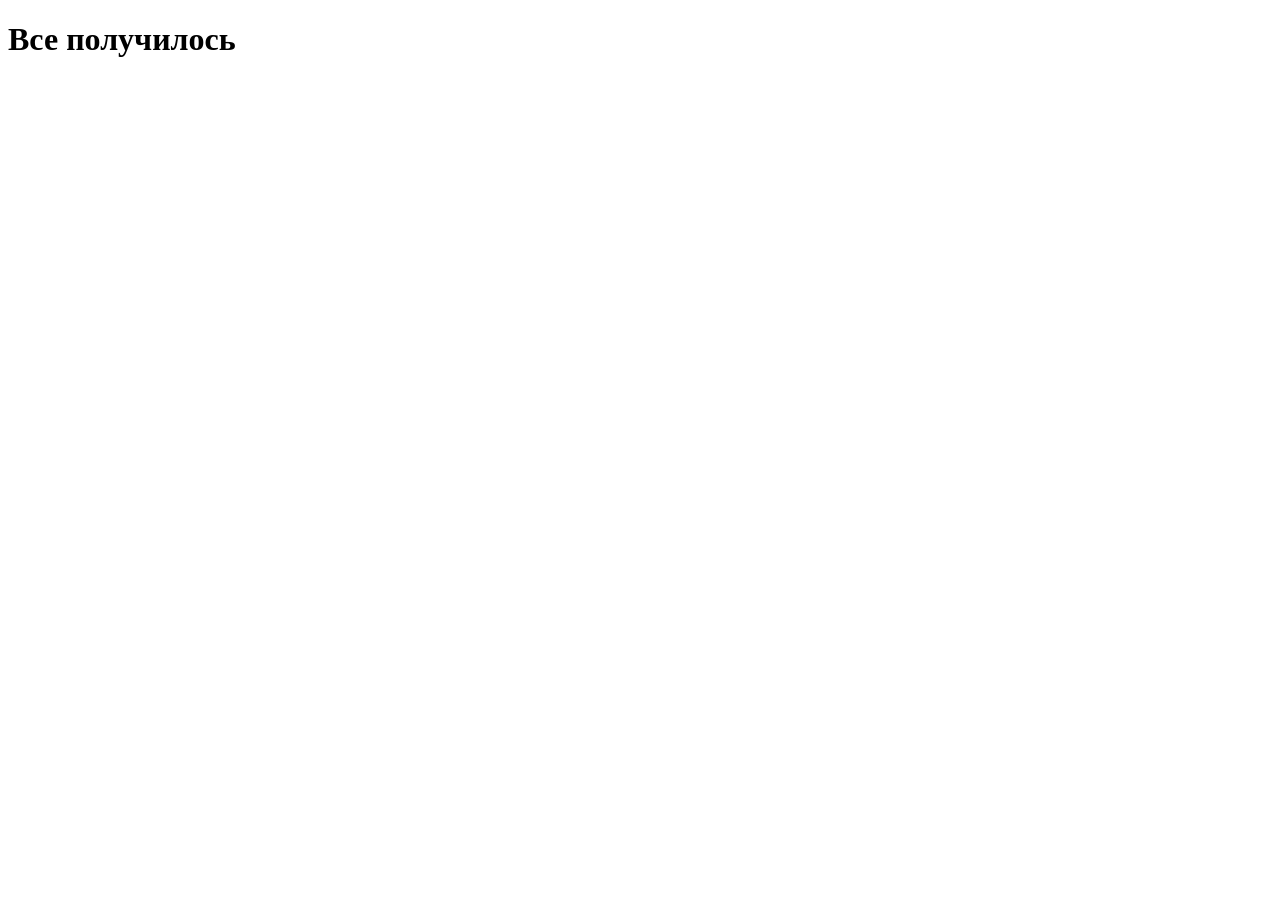
==== index.html @ 96a05dbf "1.0.0" ====
<!DOCTYPE html>
<html lang="en">
<head>
    <meta charset="UTF-8">
    <meta name="viewport" content="width=device-width, initial-scale=1.0">
    <title>Document</title>
</head>
<body>
    <h1>Все получилось</h1>
</body>
</html>
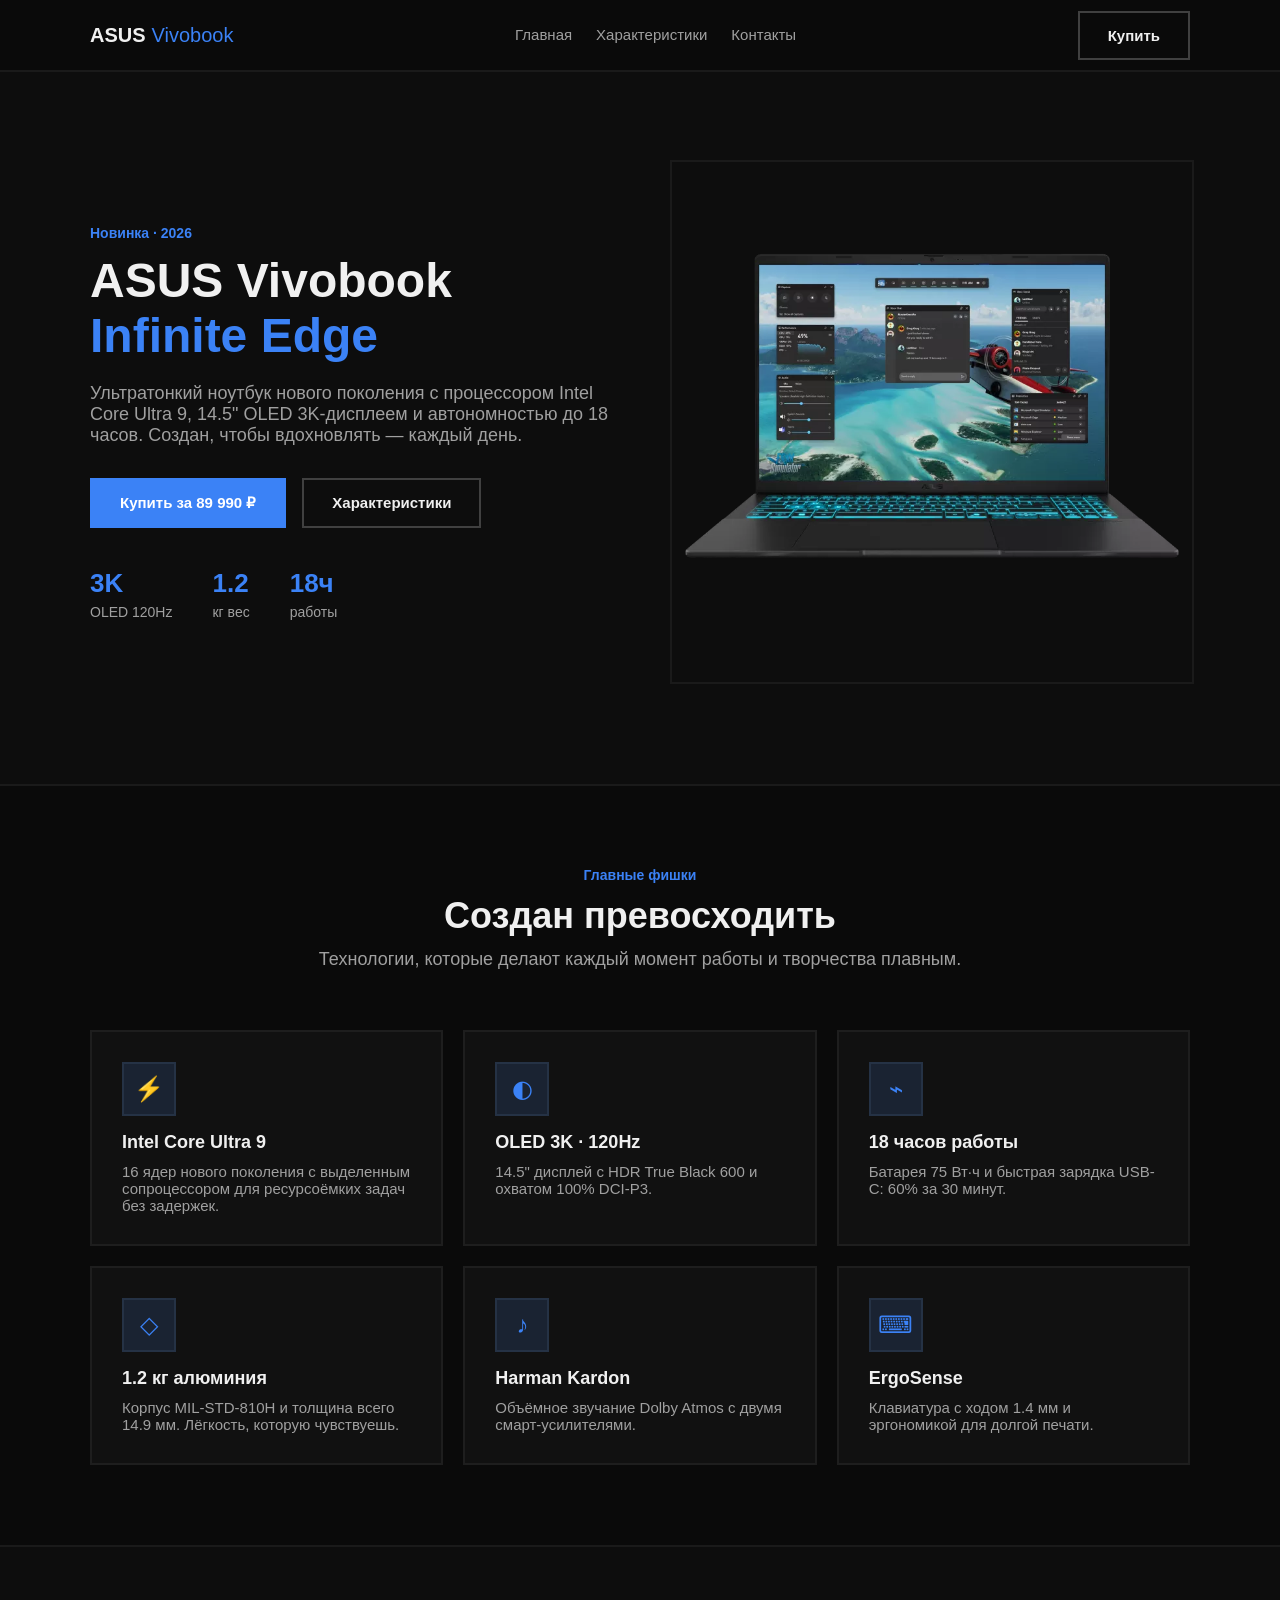
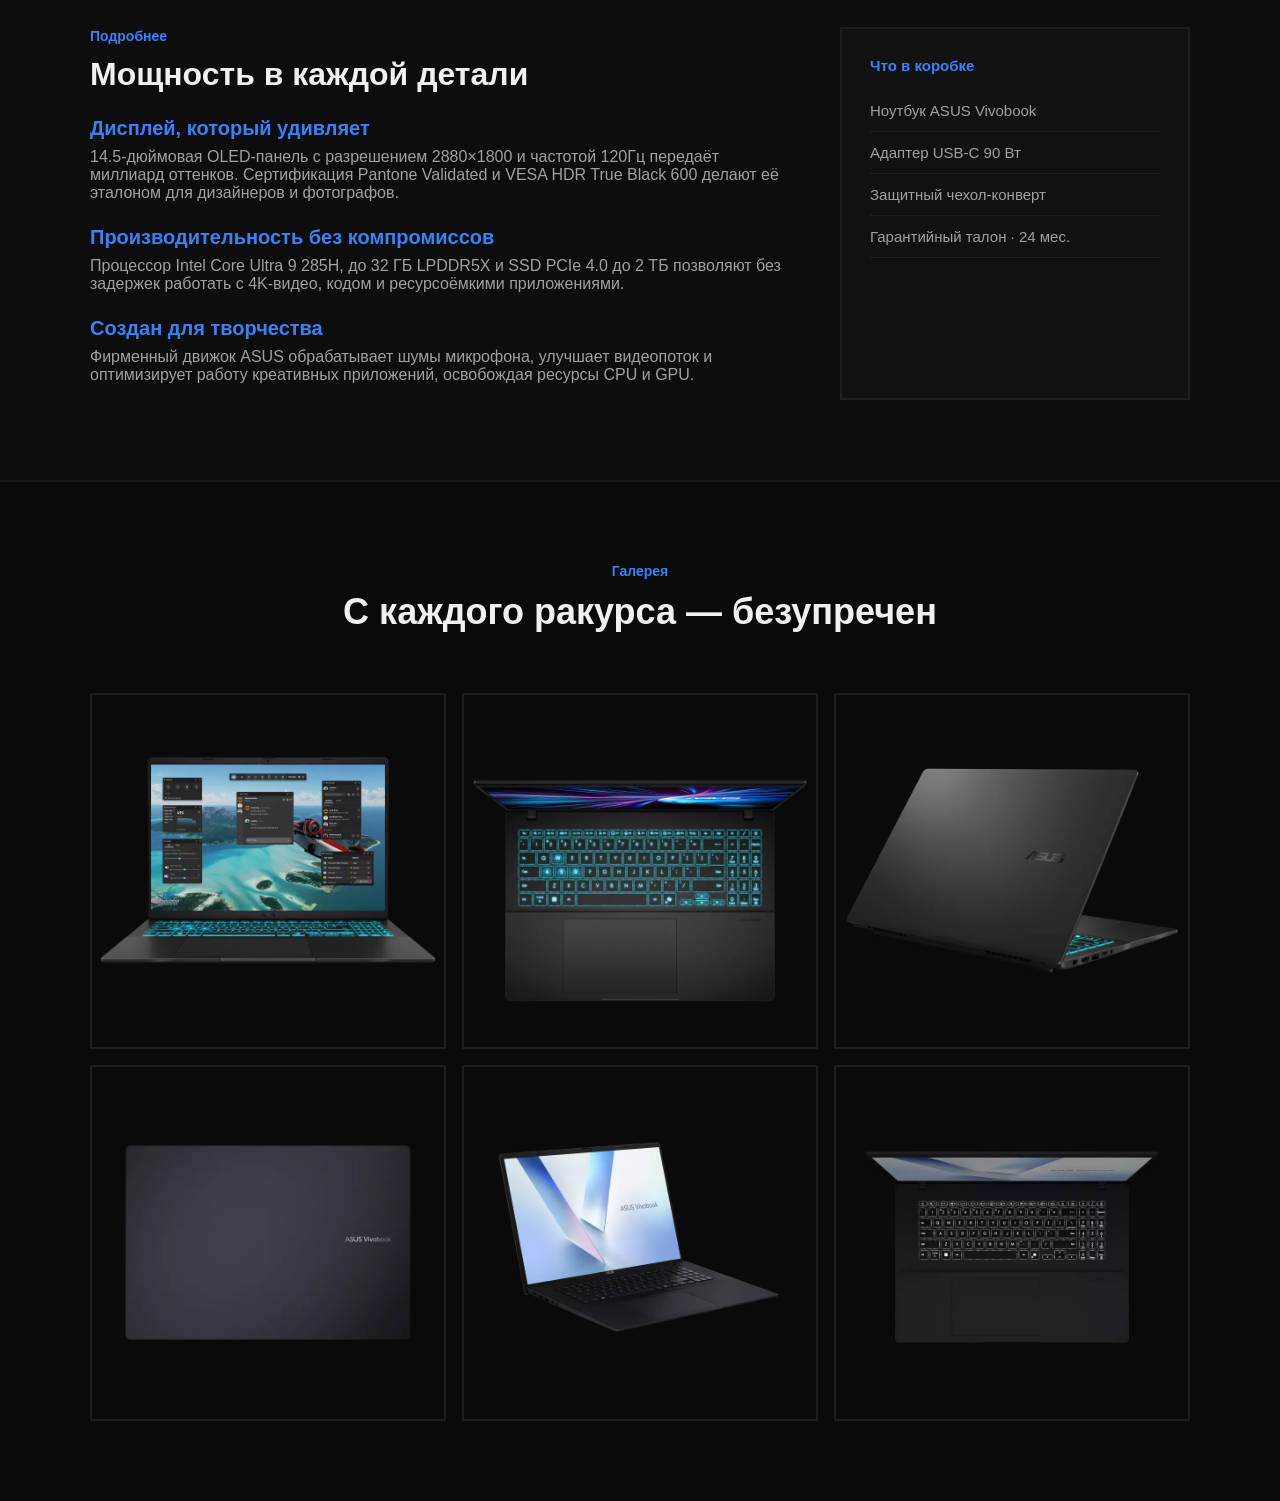
==== commit 075bd3bd: "1.0.1" ====
--- a/index.html
+++ b/index.html
@@ -1,11 +1,143 @@
 <!DOCTYPE html>
-<html lang="en">
+<html lang="ru">
 <head>
-    <meta charset="UTF-8">
-    <meta name="viewport" content="width=device-width, initial-scale=1.0">
-    <title>Document</title>
+  <meta charset="UTF-8">
+  <meta name="viewport" content="width=device-width, initial-scale=1.0">
+  <title>ASUS Vivobook Infinite Edge 2026</title>
+  <link rel="stylesheet" href="style.css">
 </head>
 <body>
-    <h1>Все получилось</h1>
+
+<header class="site-header">
+  <div class="container nav">
+    <a href="#" class="logo">ASUS<span>Vivobook</span></a>
+    <div class="nav-links">
+      <a href="index.html">Главная</a>
+      <a href="specs.html">Характеристики</a>
+      <a href="contacts.html">Контакты</a>
+    </div>
+    <a href="#" class="btn btn-ghost">Купить</a>
+  </div>
+</header>
+
+<section class="hero">
+  <div class="container hero-grid">
+    <div class="hero-copy">
+      <span class="eyebrow">Новинка · 2026</span>
+      <h1>ASUS Vivobook <br><span class="accent">Infinite Edge</span></h1>
+      <p class="lead">
+        Ультратонкий ноутбук нового поколения с процессором Intel Core Ultra 9,
+        14.5" OLED 3K-дисплеем и автономностью до 18 часов. Создан, чтобы
+        вдохновлять — каждый день.
+      </p>
+      <div class="hero-actions">
+        <a href="#" class="btn btn-primary">Купить за 89 990 ₽</a>
+        <a href="specs.html" class="btn btn-outline">Характеристики</a>
+      </div>
+      <ul class="hero-meta">
+        <li><strong>3K</strong> <span>OLED 120Hz</span></li>
+        <li><strong>1.2</strong> <span>кг вес</span></li>
+        <li><strong>18ч</strong> <span>работы</span></li>
+      </ul>
+    </div>
+    <div class="hero-image">
+      <img src="pics/photo1.webp" alt="ASUS Vivobook 2026">
+    </div>
+  </div>
+</section>
+
+<section class="features section">
+  <div class="container">
+    <header class="section-head">
+      <span class="eyebrow">Главные фишки</span>
+      <h2>Создан превосходить</h2>
+      <p>Технологии, которые делают каждый момент работы и творчества плавным.</p>
+    </header>
+    <div class="feature-grid">
+      <article class="feature">
+        <div class="feature-ico">⚡</div>
+        <h3>Intel Core Ultra 9</h3>
+        <p>16 ядер нового поколения с выделенным сопроцессором для ресурсоёмких задач без задержек.</p>
+      </article>
+      <article class="feature">
+        <div class="feature-ico">◐</div>
+        <h3>OLED 3K · 120Hz</h3>
+        <p>14.5" дисплей с HDR True Black 600 и охватом 100% DCI-P3.</p>
+      </article>
+      <article class="feature">
+        <div class="feature-ico">⌁</div>
+        <h3>18 часов работы</h3>
+        <p>Батарея 75 Вт·ч и быстрая зарядка USB-C: 60% за 30 минут.</p>
+      </article>
+      <article class="feature">
+        <div class="feature-ico">◇</div>
+        <h3>1.2 кг алюминия</h3>
+        <p>Корпус MIL-STD-810H и толщина всего 14.9 мм. Лёгкость, которую чувствуешь.</p>
+      </article>
+      <article class="feature">
+        <div class="feature-ico">♪</div>
+        <h3>Harman Kardon</h3>
+        <p>Объёмное звучание Dolby Atmos с двумя смарт-усилителями.</p>
+      </article>
+      <article class="feature">
+        <div class="feature-ico">⌨</div>
+        <h3>ErgoSense</h3>
+        <p>Клавиатура с ходом 1.4 мм и эргономикой для долгой печати.</p>
+      </article>
+    </div>
+  </div>
+</section>
+<section class="about section">
+  <div class="container about-grid">
+    <article>
+      <span class="eyebrow">Подробнее</span>
+      <h2>Мощность в каждой детали</h2>
+      <h3>Дисплей, который удивляет</h3>
+      <p>
+        14.5-дюймовая OLED-панель с разрешением 2880×1800 и частотой 120Гц
+        передаёт миллиард оттенков. Сертификация Pantone Validated и VESA HDR
+        True Black 600 делают её эталоном для дизайнеров и фотографов.
+      </p>
+
+      <h3>Производительность без компромиссов</h3>
+      <p>
+        Процессор Intel Core Ultra 9 285H, до 32 ГБ LPDDR5X и SSD PCIe 4.0
+        до 2 ТБ позволяют без задержек работать с 4K-видео, кодом и
+        ресурсоёмкими приложениями.
+      </p>
+
+      <h3>Создан для творчества</h3>
+      <p>
+        Фирменный движок ASUS обрабатывает шумы микрофона, улучшает видеопоток и
+        оптимизирует работу креативных приложений, освобождая ресурсы CPU и GPU.
+      </p>
+    </article>
+    <div class="about-card">
+      <h4>Что в коробке</h4>
+      <ul>
+        <li>Ноутбук ASUS Vivobook</li>
+        <li>Адаптер USB-C 90 Вт</li>
+        <li>Защитный чехол-конверт</li>
+        <li>Гарантийный талон · 24 мес.</li>
+      </ul>
+    </div>
+  </div>
+</section>
+<section class="gallery section">
+  <div class="container">
+    <header class="section-head">
+      <span class="eyebrow">Галерея</span>
+      <h2>С каждого ракурса — безупречен</h2>
+    </header>
+    <div class="gallery-grid">
+      <div><img src="pics/photo1.webp" alt="Vivobook вид сверху"></div>
+      <div><img src="pics/photo2.webp" alt="Клавиатура крупным планом"></div>
+      <div><img src="pics/photo3.webp" alt="Vivobook в работе"></div>
+      <div><img src="pics/photo4.webp" alt="Vivobook сбоку"></div>
+      <div><img src="pics/photo5.webp" alt="Vivobook фронт"></div>
+      <div><img src="pics/photo6.webp" alt="Vivobook порты"></div>
+    </div>
+  </div>
+</section>
 </body>
-</html>+</html>
--- a/style.css
+++ b/style.css
@@ -0,0 +1,458 @@
+* {
+  margin: 0;
+  padding: 0;
+}
+html {
+  scroll-behavior: smooth;
+}
+body {
+  font-family: 'Segoe UI', Tahoma, Geneva, Verdana, sans-serif;
+  background-color: #0a0a0a;
+  color: #f0f0f0;
+}
+img {
+  width: 100%;
+  display: block;
+}
+a {
+  color: inherit;
+  text-decoration: none;
+  transition: color 0.2s ease;
+}
+ul {
+  list-style-type: none;
+  padding: 0;
+}
+.container {
+  width: 1100px;
+  margin: 0 auto;
+}
+.eyebrow {
+  display: inline-block;
+  font-size: 14px;
+  color: #3b82f6;
+  margin-bottom: 12px;
+  font-weight: bold;
+}
+.section {
+  padding: 80px 0;
+}
+.section-head {
+  text-align: center;
+  margin-bottom: 60px;
+}
+.section-head h2 {
+  font-size: 36px;
+  font-weight: bold;
+  margin-bottom: 12px;
+}
+.section-head p {
+  color: #a0a0a0;
+  font-size: 18px;
+}
+.btn {
+  display: inline-block;
+  padding: 14px 28px;
+  font-weight: bold;
+  font-size: 15px;
+  transition: transform 0.2s ease;
+  transition: background-color 0.2s ease;
+  transition: color 0.2s ease;
+  border: 2px solid transparent;
+  text-align: center;
+}
+.btn-primary {
+  background-color: #3b82f6;
+  color: #ffffff;
+}
+.btn-primary:hover {
+  background-color: #2563eb;
+  transform: translateY(-2px);
+}
+.btn-outline {
+  border-color: #404040;
+  color: #f0f0f0;
+}
+.btn-outline:hover {
+  border-color: #3b82f6;
+  color: #3b82f6;
+}
+.btn-ghost {
+  color: #f0f0f0;
+  border-color: #404040;
+}
+.btn-ghost:hover {
+  border-color: #3b82f6;
+  color: #3b82f6;
+}
+.site-header {
+  position: fixed;
+  top: 0;
+  left: 0;
+  right: 0;
+  z-index: 100;
+  background-color: #0a0a0a;
+  border-bottom: 2px solid #1a1a1a;
+}
+.nav {
+  display: flex;
+  align-items: center;
+  justify-content: space-between;
+  height: 70px;
+}
+.logo {
+  font-size: 20px;
+  font-weight: bold;
+}
+.logo span {
+  color: #3b82f6;
+  margin-left: 6px;
+  font-weight: normal;
+}
+.nav-links {
+  display: flex;
+  gap: 24px;
+}
+.nav-links a {
+  color: #a0a0a0;
+  font-size: 15px;
+  padding: 8px 0;
+  border-bottom: 2px solid transparent;
+  transition: color 0.2s ease;
+  transition: border-color 0.2s ease;
+}
+.nav-links a:hover {
+  color: #ffffff;
+  border-color: #3b82f6;
+}
+.nav-links a.active {
+  color: #ffffff;
+  border-color: #3b82f6;
+}
+.hero {
+  padding: 160px 0 100px;
+  background-color: #0d0d0d;
+  border-bottom: 2px solid #1a1a1a;
+}
+.hero-grid {
+  display: flex;
+  align-items: center;
+  gap: 60px;
+}
+.hero-copy {
+  width: 50%;
+}
+.hero-copy h1 {
+  font-size: 48px;
+  font-weight: bold;
+  margin-bottom: 20px;
+}
+.accent {
+  color: #3b82f6;
+}
+.lead {
+  color: #a0a0a0;
+  font-size: 18px;
+  margin-bottom: 32px;
+}
+.hero-actions {
+  display: flex;
+  gap: 16px;
+  margin-bottom: 40px;
+}
+.hero-meta {
+  display: flex;
+  gap: 40px;
+}
+.hero-meta li {
+  display: block;
+}
+.hero-meta strong {
+  color: #3b82f6;
+  font-size: 26px;
+  font-weight: bold;
+  display: block;
+  margin-bottom: 4px;
+}
+.hero-meta span {
+  color: #a0a0a0;
+  font-size: 14px;
+}
+.hero-image {
+  width: 50%;
+}
+.hero-image img {
+  border: 2px solid #1a1a1a;
+}
+.features {
+  background-color: #0a0a0a;
+}
+.feature-grid {
+  display: grid;
+  grid-template-columns: 1fr 1fr 1fr;
+  gap: 20px;
+}
+.feature {
+  background-color: #111111;
+  border: 2px solid #1e1e1e;
+  padding: 30px;
+  transition: transform 0.2s ease;
+  transition: border-color 0.2s ease;
+}
+.feature:hover {
+  transform: translateY(-4px);
+  border-color: #3b82f6;
+}
+.feature-ico {
+  width: 50px;
+  height: 50px;
+  display: flex;
+  align-items: center;
+  justify-content: center;
+  font-size: 24px;
+  background-color: #1a2332;
+  color: #3b82f6;
+  border: 2px solid #253245;
+  margin-bottom: 16px;
+}
+.feature h3 {
+  font-size: 18px;
+  font-weight: bold;
+  margin-bottom: 10px;
+}
+.feature p {
+  color: #a0a0a0;
+  font-size: 15px;
+}
+.about {
+  background-color: #0d0d0d;
+  border-top: 2px solid #1a1a1a;
+  border-bottom: 2px solid #1a1a1a;
+}
+.about-grid {
+  display: grid;
+  grid-template-columns: 2fr 1fr;
+  gap: 50px;
+}
+.about-grid h2 {
+  font-size: 32px;
+  font-weight: bold;
+  margin-bottom: 24px;
+}
+.about-grid h3 {
+  font-size: 20px;
+  margin: 24px 0 8px;
+  color: #3b82f6;
+  font-weight: bold;
+}
+.about-grid p {
+  color: #a0a0a0;
+  font-size: 16px;
+  margin-bottom: 16px;
+}
+.about-card {
+  background-color: #111111;
+  border: 2px solid #1e1e1e;
+  padding: 28px;
+}
+.about-card h4 {
+  font-size: 15px;
+  color: #3b82f6;
+  margin-bottom: 16px;
+  font-weight: bold;
+}
+.about-card li {
+  padding: 12px 0;
+  border-bottom: 1px solid #1e1e1e;
+  color: #a0a0a0;
+  font-size: 15px;
+}
+.gallery {
+  background-color: #0a0a0a;
+}
+.gallery-grid {
+  display: grid;
+  grid-template-columns: 1fr 1fr 1fr;
+  gap: 16px;
+}
+.gallery-grid div {
+  border: 2px solid #1e1e1e;
+  transition: transform 0.2s ease;
+  transition: border-color 0.2s ease;
+}
+.gallery-grid div:hover {
+  transform: translateY(-4px);
+  border-color: #3b82f6;
+}
+.specs-page {
+  padding-top: 140px;
+}
+.specs-blocks {
+  display: grid;
+  grid-template-columns: 1fr 1fr;
+  gap: 20px;
+  margin-bottom: 60px;
+}
+.spec-block {
+  background-color: #111111;
+  border: 2px solid #1e1e1e;
+  padding: 28px;
+  transition: transform 0.2s ease;
+  transition: border-color 0.2s ease;
+}
+.spec-block:hover {
+  transform: translateY(-4px);
+  border-color: #3b82f6;
+}
+.spec-block h3 {
+  font-size: 18px;
+  font-weight: bold;
+  margin-bottom: 16px;
+  color: #3b82f6;
+  padding-bottom: 12px;
+  border-bottom: 2px solid #1e1e1e;
+}
+.spec-list {
+  display: flex;
+  flex-direction: column;
+  gap: 12px;
+}
+.spec-title {
+  font-size: 13px;
+  color: #a0a0a0;
+  margin-bottom: 4px;
+  font-weight: bold;
+}
+.spec-value {
+  font-size: 15px;
+  color: #f0f0f0;
+}
+.contacts-page {
+  padding-top: 140px;
+}
+.contacts-grid {
+  display: grid;
+  grid-template-columns: 1fr 1fr;
+  gap: 30px;
+}
+.contact-info {
+  background-color: #111111;
+  border: 2px solid #1e1e1e;
+  padding: 30px;
+}
+.contact-info h3 {
+  font-size: 20px;
+  font-weight: bold;
+  margin-bottom: 16px;
+  color: #ffffff;
+}
+.contact-info .socials {
+  display: flex;
+  gap: 12px;
+  margin-top: 16px;
+}
+.contact-info .socials a {
+  color: #a0a0a0;
+  font-size: 14px;
+  padding: 6px 14px;
+  border: 2px solid #1e1e1e;
+  transition: color 0.2s ease;
+  transition: border-color 0.2s ease;
+  display: inline-block;
+}
+.contact-info .socials a:hover {
+  color: #3b82f6;
+  border-color: #3b82f6;
+}
+.contact-form {
+  background-color: #111111;
+  border: 2px solid #1e1e1e;
+  padding: 30px;
+  display: flex;
+  flex-direction: column;
+  gap: 16px;
+}
+.form-group {
+  display: flex;
+  flex-direction: column;
+  gap: 6px;
+}
+.form-label {
+  font-size: 14px;
+  font-weight: bold;
+  color: #a0a0a0;
+}
+.form-group input,
+.form-group select,
+.form-group textarea {
+  background-color: #1a1a1a;
+  border: 2px solid #2a2a2a;
+  padding: 12px 14px;
+  font-size: 15px;
+  color: #f0f0f0;
+
+  transition: border-color 0.2s ease;
+}
+.form-group input:focus,
+.form-group select:focus,
+.form-group textarea:focus {
+  border-color: #3b82f6;
+}
+.form-group textarea {
+  height: 120px;
+}
+@media (max-width: 1140px) {
+  .container {
+    width: 90%;
+  }
+}
+@media (max-width: 900px) {
+  .nav-links {
+    display: none;
+  }
+  .hero-grid {
+    flex-direction: column;
+  }
+  .hero-copy {
+    width: 100%;
+  }
+  .hero-image {
+    width: 100%;
+  }
+  .feature-grid {
+    grid-template-columns: 1fr 1fr;
+  }
+  .about-grid {
+    grid-template-columns: 1fr;
+    gap: 40px;
+  }
+  .gallery-grid {
+    grid-template-columns: 1fr 1fr;
+  }
+  .specs-blocks {
+    grid-template-columns: 1fr;
+  }
+  .contacts-grid {
+    grid-template-columns: 1fr;
+  }
+}
+@media (max-width: 600px) {
+  .hero {
+    padding: 120px 0 80px;
+  }
+  .hero-copy h1 {
+    font-size: 32px;
+  }
+  .feature-grid {
+    grid-template-columns: 1fr;
+  }
+  .gallery-grid {
+    grid-template-columns: 1fr;
+  }
+  .section {
+    padding: 60px 0;
+  }
+  .section-head h2 {
+    font-size: 26px;
+  }
+}
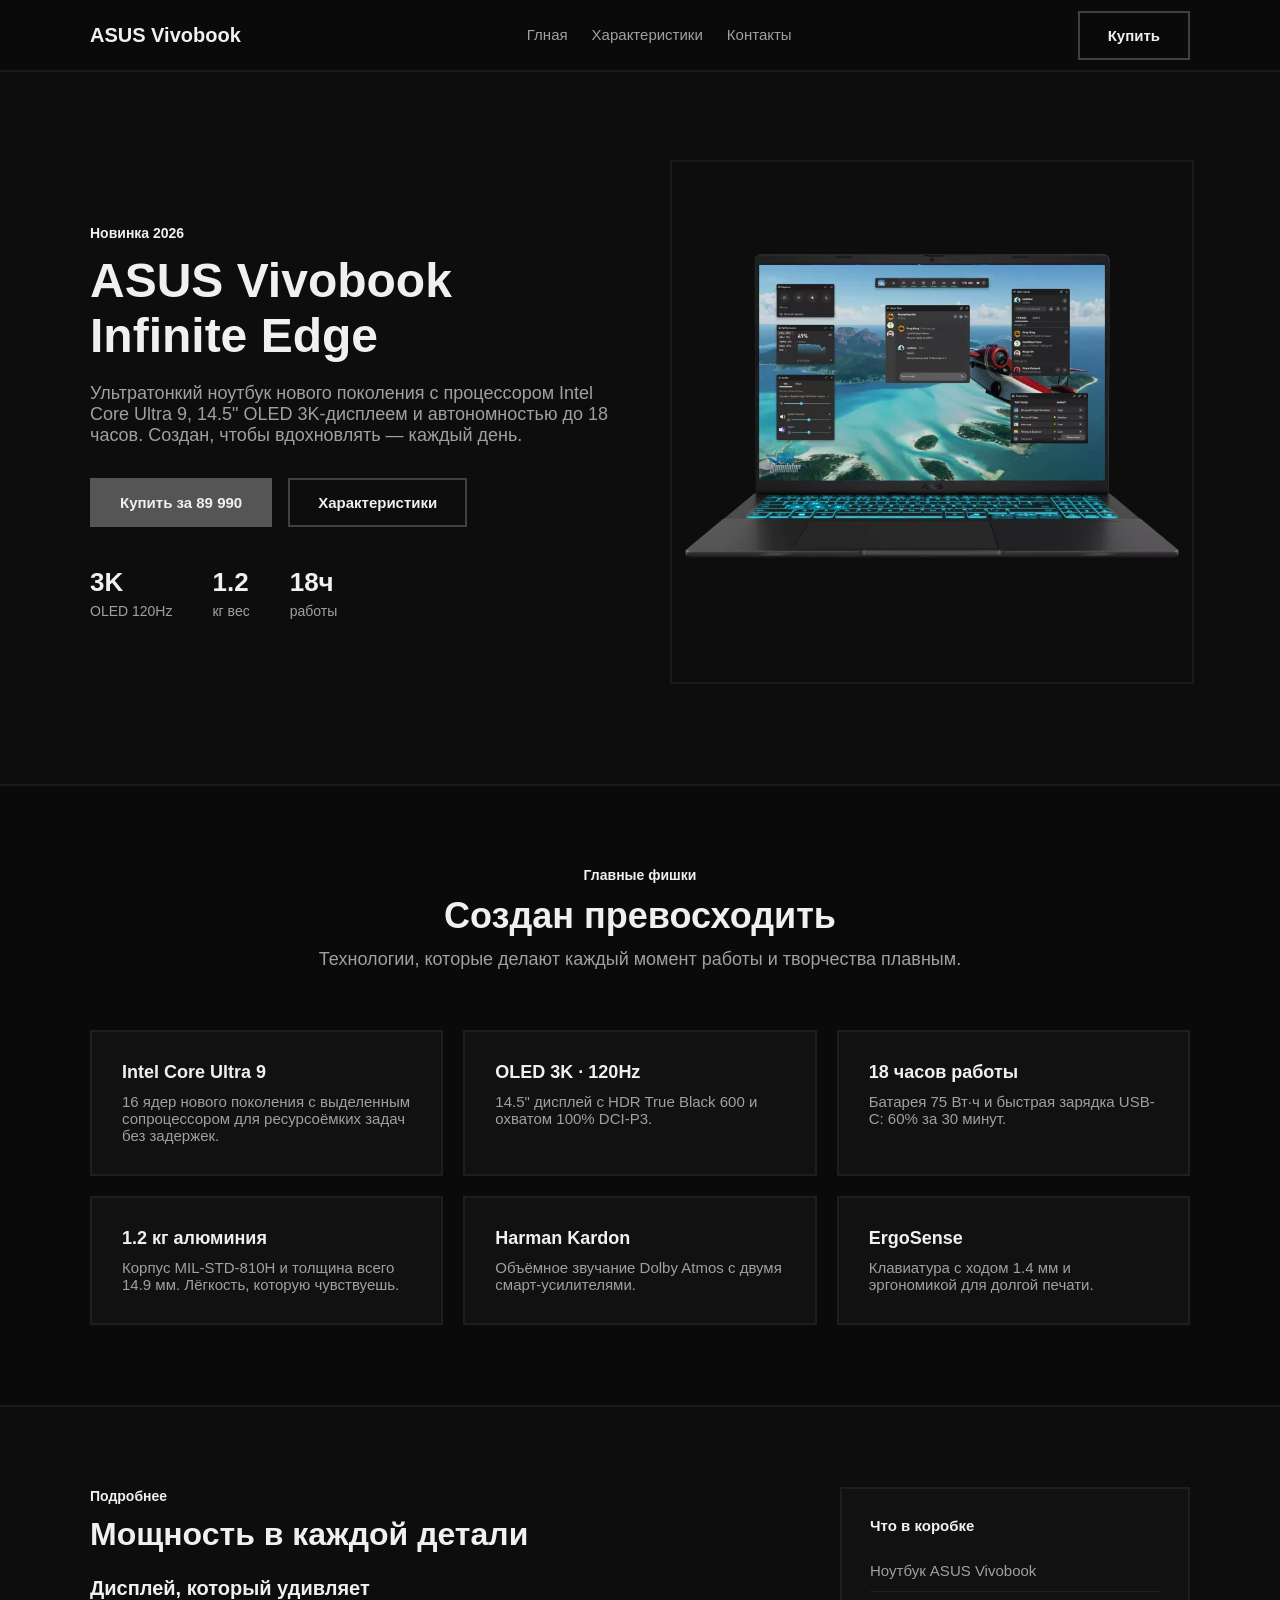
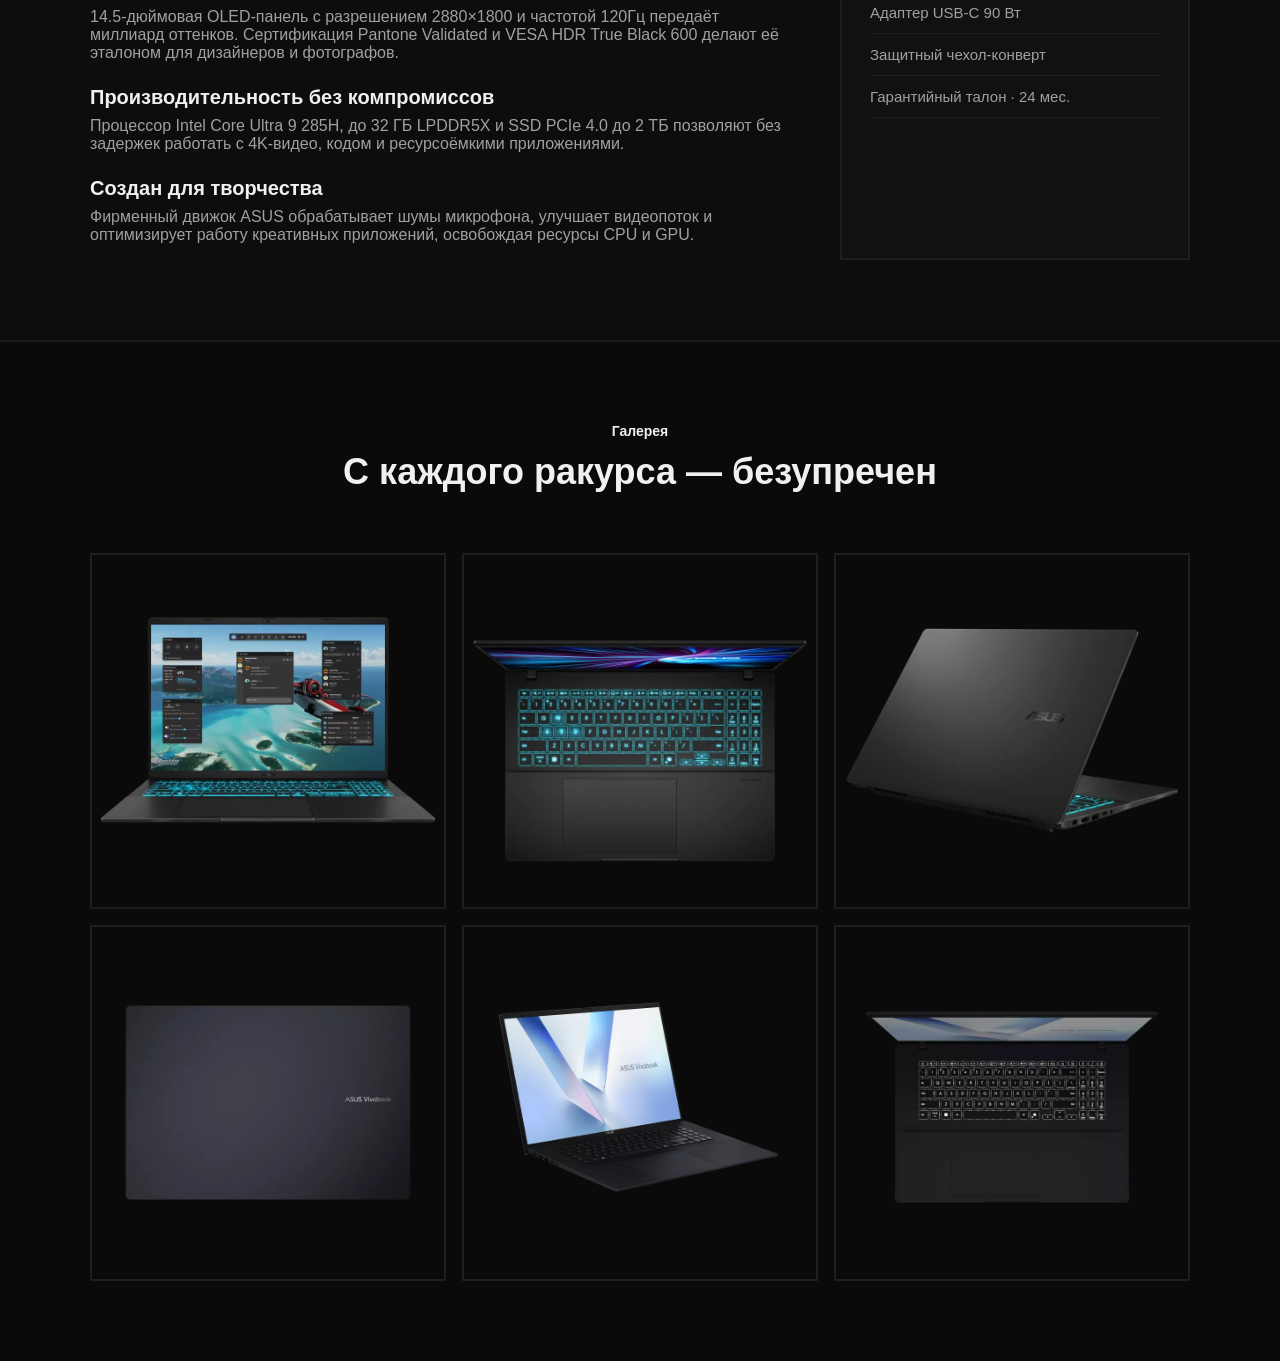
==== commit d79419fb: "1.0.2" ====
--- a/index.html
+++ b/index.html
@@ -3,141 +3,115 @@
 <head>
   <meta charset="UTF-8">
   <meta name="viewport" content="width=device-width, initial-scale=1.0">
-  <title>ASUS Vivobook Infinite Edge 2026</title>
+  <title>Document</title>
   <link rel="stylesheet" href="style.css">
 </head>
 <body>
-
-<header class="site-header">
-  <div class="container nav">
-    <a href="#" class="logo">ASUS<span>Vivobook</span></a>
-    <div class="nav-links">
-      <a href="index.html">Главная</a>
-      <a href="specs.html">Характеристики</a>
-      <a href="contacts.html">Контакты</a>
+  <header class="site-header">
+    <div class="container nav">
+      <a href="#" class="logo">ASUS Vivobook</a>
+      <div class="nav-links">
+        <a href="index.html">Глная</a>
+        <a href="specs.html">Характеристики</a>
+        <a href="contacts.html">Контакты</a>
+      </div>
+      <a href="#" class="btn btn-ghost">Купить</a>
     </div>
-    <a href="#" class="btn btn-ghost">Купить</a>
-  </div>
-</header>
-
-<section class="hero">
-  <div class="container hero-grid">
-    <div class="hero-copy">
-      <span class="eyebrow">Новинка · 2026</span>
-      <h1>ASUS Vivobook <br><span class="accent">Infinite Edge</span></h1>
-      <p class="lead">
-        Ультратонкий ноутбук нового поколения с процессором Intel Core Ultra 9,
-        14.5" OLED 3K-дисплеем и автономностью до 18 часов. Создан, чтобы
-        вдохновлять — каждый день.
-      </p>
-      <div class="hero-actions">
-        <a href="#" class="btn btn-primary">Купить за 89 990 ₽</a>
-        <a href="specs.html" class="btn btn-outline">Характеристики</a>
+  </header>
+  <section class="hero">
+    <div class="container hero-grid">
+      <div class="hero-copy">
+        <span class="eyebrow">Новинка 2026</span>
+        <h1>ASUS Vivobook <br>Infinite Edge</h1>
+        <p class="lead">Ультратонкий ноутбук нового поколения с процессором Intel Core Ultra 9, 14.5" OLED 3K-дисплеем и автономностью до 18 часов. Создан, чтобы вдохновлять — каждый день.</p>
+        <div class="hero-actions">
+          <a href="#" class="btn btn-primary">Купить за 89 990</a>
+          <a href="specs.html" class="btn btn-outline">Характеристики</a>
+        </div>
+        <ul class="hero-meta">
+          <li><b>3K</b> <span>OLED 120Hz</span></li>
+          <li><b>1.2</b> <span>кг вес</span></li>
+          <li><b>18ч</b> <span>работы</span></li>
+        </ul>
       </div>
-      <ul class="hero-meta">
-        <li><strong>3K</strong> <span>OLED 120Hz</span></li>
-        <li><strong>1.2</strong> <span>кг вес</span></li>
-        <li><strong>18ч</strong> <span>работы</span></li>
-      </ul>
+      <div class="hero-image">
+        <img src="pics/photo1.webp" alt="ASUS Vivobook 2026">
+      </div>
     </div>
-    <div class="hero-image">
-      <img src="pics/photo1.webp" alt="ASUS Vivobook 2026">
+  </section>
+  <section class="features section">
+    <div class="container">
+      <header class="section-head">
+        <span class="eyebrow">Главные фишки</span>
+        <h2>Создан превосходить</h2>
+        <p>Технологии, которые делают каждый момент работы и творчества плавным.</p>
+      </header>
+      <div class="feature-grid">
+        <article class="feature">
+          <h3>Intel Core Ultra 9</h3>
+          <p>16 ядер нового поколения с выделенным сопроцессором для ресурсоёмких задач без задержек.</p>
+        </article>
+        <article class="feature">
+          <h3>OLED 3K · 120Hz</h3>
+          <p>14.5" дисплей с HDR True Black 600 и охватом 100% DCI-P3.</p>
+        </article>
+        <article class="feature">
+          <h3>18 часов работы</h3>
+          <p>Батарея 75 Вт·ч и быстрая зарядка USB-C: 60% за 30 минут.</p>
+        </article>
+        <article class="feature">
+          <h3>1.2 кг алюминия</h3>
+          <p>Корпус MIL-STD-810H и толщина всего 14.9 мм. Лёгкость, которую чувствуешь.</p>
+        </article>
+        <article class="feature">
+          <h3>Harman Kardon</h3>
+          <p>Объёмное звучание Dolby Atmos с двумя смарт-усилителями.</p>
+        </article>
+        <article class="feature">
+          <h3>ErgoSense</h3>
+          <p>Клавиатура с ходом 1.4 мм и эргономикой для долгой печати.</p>
+        </article>
+      </div>
     </div>
-  </div>
-</section>
-
-<section class="features section">
-  <div class="container">
-    <header class="section-head">
-      <span class="eyebrow">Главные фишки</span>
-      <h2>Создан превосходить</h2>
-      <p>Технологии, которые делают каждый момент работы и творчества плавным.</p>
-    </header>
-    <div class="feature-grid">
-      <article class="feature">
-        <div class="feature-ico">⚡</div>
-        <h3>Intel Core Ultra 9</h3>
-        <p>16 ядер нового поколения с выделенным сопроцессором для ресурсоёмких задач без задержек.</p>
+  </section>
+  <section class="about section">
+    <div class="container about-grid">
+      <article>
+        <span class="eyebrow">Подробнее</span>
+        <h2>Мощность в каждой детали</h2>
+        <h3>Дисплей, который удивляет</h3>
+        <p>14.5-дюймовая OLED-панель с разрешением 2880×1800 и частотой 120Гц передаёт миллиард оттенков. Сертификация Pantone Validated и VESA HDR True Black 600 делают её эталоном для дизайнеров и фотографов.</p>
+        <h3>Производительность без компромиссов</h3>
+        <p>Процессор Intel Core Ultra 9 285H, до 32 ГБ LPDDR5X и SSD PCIe 4.0 до 2 ТБ позволяют без задержек работать с 4K-видео, кодом и ресурсоёмкими приложениями.</p>
+        <h3>Создан для творчества</h3>
+        <p>Фирменный движок ASUS обрабатывает шумы микрофона, улучшает видеопоток и оптимизирует работу креативных приложений, освобождая ресурсы CPU и GPU.</p>
       </article>
-      <article class="feature">
-        <div class="feature-ico">◐</div>
-        <h3>OLED 3K · 120Hz</h3>
-        <p>14.5" дисплей с HDR True Black 600 и охватом 100% DCI-P3.</p>
-      </article>
-      <article class="feature">
-        <div class="feature-ico">⌁</div>
-        <h3>18 часов работы</h3>
-        <p>Батарея 75 Вт·ч и быстрая зарядка USB-C: 60% за 30 минут.</p>
-      </article>
-      <article class="feature">
-        <div class="feature-ico">◇</div>
-        <h3>1.2 кг алюминия</h3>
-        <p>Корпус MIL-STD-810H и толщина всего 14.9 мм. Лёгкость, которую чувствуешь.</p>
-      </article>
-      <article class="feature">
-        <div class="feature-ico">♪</div>
-        <h3>Harman Kardon</h3>
-        <p>Объёмное звучание Dolby Atmos с двумя смарт-усилителями.</p>
-      </article>
-      <article class="feature">
-        <div class="feature-ico">⌨</div>
-        <h3>ErgoSense</h3>
-        <p>Клавиатура с ходом 1.4 мм и эргономикой для долгой печати.</p>
-      </article>
+      <div class="about-card">
+        <h4>Что в коробке</h4>
+        <ul>
+          <li>Ноутбук ASUS Vivobook</li>
+          <li>Адаптер USB-C 90 Вт</li>
+          <li>Защитный чехол-конверт</li>
+          <li>Гарантийный талон · 24 мес.</li>
+        </ul>
+      </div>
     </div>
-  </div>
-</section>
-<section class="about section">
-  <div class="container about-grid">
-    <article>
-      <span class="eyebrow">Подробнее</span>
-      <h2>Мощность в каждой детали</h2>
-      <h3>Дисплей, который удивляет</h3>
-      <p>
-        14.5-дюймовая OLED-панель с разрешением 2880×1800 и частотой 120Гц
-        передаёт миллиард оттенков. Сертификация Pantone Validated и VESA HDR
-        True Black 600 делают её эталоном для дизайнеров и фотографов.
-      </p>
-
-      <h3>Производительность без компромиссов</h3>
-      <p>
-        Процессор Intel Core Ultra 9 285H, до 32 ГБ LPDDR5X и SSD PCIe 4.0
-        до 2 ТБ позволяют без задержек работать с 4K-видео, кодом и
-        ресурсоёмкими приложениями.
-      </p>
-
-      <h3>Создан для творчества</h3>
-      <p>
-        Фирменный движок ASUS обрабатывает шумы микрофона, улучшает видеопоток и
-        оптимизирует работу креативных приложений, освобождая ресурсы CPU и GPU.
-      </p>
-    </article>
-    <div class="about-card">
-      <h4>Что в коробке</h4>
-      <ul>
-        <li>Ноутбук ASUS Vivobook</li>
-        <li>Адаптер USB-C 90 Вт</li>
-        <li>Защитный чехол-конверт</li>
-        <li>Гарантийный талон · 24 мес.</li>
-      </ul>
+  </section>
+  <section class="gallery section">
+    <div class="container">
+      <header class="section-head">
+        <span class="eyebrow">Галерея</span>
+        <h2>С каждого ракурса — безупречен</h2>
+      </header>
+      <div class="gallery-grid">
+        <div><img src="pics/photo1.webp" alt="Vivobook вид сверху"></div>
+        <div><img src="pics/photo2.webp" alt="Клавиатура крупным планом"></div>
+        <div><img src="pics/photo3.webp" alt="Vivobook в работе"></div>
+        <div><img src="pics/photo4.webp" alt="Vivobook сбоку"></div>
+        <div><img src="pics/photo5.webp" alt="Vivobook фронт"></div>
+        <div><img src="pics/photo6.webp" alt="Vivobook порты"></div>
+      </div>
     </div>
-  </div>
-</section>
-<section class="gallery section">
-  <div class="container">
-    <header class="section-head">
-      <span class="eyebrow">Галерея</span>
-      <h2>С каждого ракурса — безупречен</h2>
-    </header>
-    <div class="gallery-grid">
-      <div><img src="pics/photo1.webp" alt="Vivobook вид сверху"></div>
-      <div><img src="pics/photo2.webp" alt="Клавиатура крупным планом"></div>
-      <div><img src="pics/photo3.webp" alt="Vivobook в работе"></div>
-      <div><img src="pics/photo4.webp" alt="Vivobook сбоку"></div>
-      <div><img src="pics/photo5.webp" alt="Vivobook фронт"></div>
-      <div><img src="pics/photo6.webp" alt="Vivobook порты"></div>
-    </div>
-  </div>
-</section>
+  </section>
 </body>
 </html>
--- a/style.css
+++ b/style.css
@@ -1,9 +1,6 @@
 * {
   margin: 0;
   padding: 0;
-}
-html {
-  scroll-behavior: smooth;
 }
 body {
   font-family: 'Segoe UI', Tahoma, Geneva, Verdana, sans-serif;
@@ -24,25 +21,25 @@
   padding: 0;
 }
 .container {
-  width: 1100px;
+  width: 90%;
   margin: 0 auto;
 }
 .eyebrow {
   display: inline-block;
   font-size: 14px;
-  color: #3b82f6;
+  color: #f0f0f0;
   margin-bottom: 12px;
   font-weight: bold;
 }
 .section {
-  padding: 80px 0;
+  padding: 60px 0;
 }
 .section-head {
   text-align: center;
   margin-bottom: 60px;
 }
 .section-head h2 {
-  font-size: 36px;
+  font-size: 26px;
   font-weight: bold;
   margin-bottom: 12px;
 }
@@ -62,11 +59,11 @@
   text-align: center;
 }
 .btn-primary {
-  background-color: #3b82f6;
-  color: #ffffff;
+  background-color: #555555;
+  color: #f0f0f0;
 }
 .btn-primary:hover {
-  background-color: #2563eb;
+  background-color: #444444;
   transform: translateY(-2px);
 }
 .btn-outline {
@@ -74,16 +71,16 @@
   color: #f0f0f0;
 }
 .btn-outline:hover {
-  border-color: #3b82f6;
-  color: #3b82f6;
+  border-color: #ffffff;
+  color: #ffffff;
 }
 .btn-ghost {
   color: #f0f0f0;
   border-color: #404040;
 }
 .btn-ghost:hover {
-  border-color: #3b82f6;
-  color: #3b82f6;
+  border-color: #ffffff;
+  color: #ffffff;
 }
 .site-header {
   position: fixed;
@@ -104,14 +101,8 @@
   font-size: 20px;
   font-weight: bold;
 }
-.logo span {
-  color: #3b82f6;
-  margin-left: 6px;
-  font-weight: normal;
-}
 .nav-links {
-  display: flex;
-  gap: 24px;
+  display: none;
 }
 .nav-links a {
   color: #a0a0a0;
@@ -123,32 +114,26 @@
 }
 .nav-links a:hover {
   color: #ffffff;
-  border-color: #3b82f6;
-}
-.nav-links a.active {
-  color: #ffffff;
-  border-color: #3b82f6;
+  border-color: #ffffff;
 }
 .hero {
-  padding: 160px 0 100px;
+  padding: 120px 0 80px;
   background-color: #0d0d0d;
   border-bottom: 2px solid #1a1a1a;
 }
 .hero-grid {
   display: flex;
+  flex-direction: column;
   align-items: center;
   gap: 60px;
 }
 .hero-copy {
-  width: 50%;
+  width: 100%;
 }
 .hero-copy h1 {
-  font-size: 48px;
+  font-size: 32px;
   font-weight: bold;
   margin-bottom: 20px;
-}
-.accent {
-  color: #3b82f6;
 }
 .lead {
   color: #a0a0a0;
@@ -167,10 +152,9 @@
 .hero-meta li {
   display: block;
 }
-.hero-meta strong {
-  color: #3b82f6;
+.hero-meta b {
+  color: #f0f0f0;
   font-size: 26px;
-  font-weight: bold;
   display: block;
   margin-bottom: 4px;
 }
@@ -179,7 +163,7 @@
   font-size: 14px;
 }
 .hero-image {
-  width: 50%;
+  width: 100%;
 }
 .hero-image img {
   border: 2px solid #1a1a1a;
@@ -189,7 +173,7 @@
 }
 .feature-grid {
   display: grid;
-  grid-template-columns: 1fr 1fr 1fr;
+  grid-template-columns: 1fr;
   gap: 20px;
 }
 .feature {
@@ -201,19 +185,7 @@
 }
 .feature:hover {
   transform: translateY(-4px);
-  border-color: #3b82f6;
-}
-.feature-ico {
-  width: 50px;
-  height: 50px;
-  display: flex;
-  align-items: center;
-  justify-content: center;
-  font-size: 24px;
-  background-color: #1a2332;
-  color: #3b82f6;
-  border: 2px solid #253245;
-  margin-bottom: 16px;
+  border-color: #ffffff;
 }
 .feature h3 {
   font-size: 18px;
@@ -231,8 +203,8 @@
 }
 .about-grid {
   display: grid;
-  grid-template-columns: 2fr 1fr;
-  gap: 50px;
+  grid-template-columns: 1fr;
+  gap: 40px;
 }
 .about-grid h2 {
   font-size: 32px;
@@ -242,7 +214,7 @@
 .about-grid h3 {
   font-size: 20px;
   margin: 24px 0 8px;
-  color: #3b82f6;
+  color: #f0f0f0;
   font-weight: bold;
 }
 .about-grid p {
@@ -257,7 +229,7 @@
 }
 .about-card h4 {
   font-size: 15px;
-  color: #3b82f6;
+  color: #f0f0f0;
   margin-bottom: 16px;
   font-weight: bold;
 }
@@ -272,7 +244,7 @@
 }
 .gallery-grid {
   display: grid;
-  grid-template-columns: 1fr 1fr 1fr;
+  grid-template-columns: 1fr;
   gap: 16px;
 }
 .gallery-grid div {
@@ -282,14 +254,11 @@
 }
 .gallery-grid div:hover {
   transform: translateY(-4px);
-  border-color: #3b82f6;
-}
-.specs-page {
-  padding-top: 140px;
+  border-color: #ffffff;
 }
 .specs-blocks {
   display: grid;
-  grid-template-columns: 1fr 1fr;
+  grid-template-columns: 1fr;
   gap: 20px;
   margin-bottom: 60px;
 }
@@ -302,13 +271,13 @@
 }
 .spec-block:hover {
   transform: translateY(-4px);
-  border-color: #3b82f6;
+  border-color: #ffffff;
 }
 .spec-block h3 {
   font-size: 18px;
   font-weight: bold;
   margin-bottom: 16px;
-  color: #3b82f6;
+  color: #f0f0f0;
   padding-bottom: 12px;
   border-bottom: 2px solid #1e1e1e;
 }
@@ -327,12 +296,9 @@
   font-size: 15px;
   color: #f0f0f0;
 }
-.contacts-page {
-  padding-top: 140px;
-}
 .contacts-grid {
   display: grid;
-  grid-template-columns: 1fr 1fr;
+  grid-template-columns: 1fr;
   gap: 30px;
 }
 .contact-info {
@@ -361,8 +327,8 @@
   display: inline-block;
 }
 .contact-info .socials a:hover {
-  color: #3b82f6;
-  border-color: #3b82f6;
+  color: #ffffff;
+  border-color: #ffffff;
 }
 .contact-form {
   background-color: #111111;
@@ -390,69 +356,69 @@
   padding: 12px 14px;
   font-size: 15px;
   color: #f0f0f0;
-
   transition: border-color 0.2s ease;
 }
 .form-group input:focus,
 .form-group select:focus,
 .form-group textarea:focus {
-  border-color: #3b82f6;
+  border-color: #ffffff;
 }
 .form-group textarea {
   height: 120px;
 }
-@media (max-width: 1140px) {
-  .container {
-    width: 90%;
-  }
-}
-@media (max-width: 900px) {
-  .nav-links {
-    display: none;
-  }
-  .hero-grid {
-    flex-direction: column;
-  }
-  .hero-copy {
-    width: 100%;
-  }
-  .hero-image {
-    width: 100%;
-  }
+@media (min-width: 601px) {
   .feature-grid {
     grid-template-columns: 1fr 1fr;
   }
-  .about-grid {
-    grid-template-columns: 1fr;
-    gap: 40px;
-  }
   .gallery-grid {
     grid-template-columns: 1fr 1fr;
   }
+}
+@media (min-width: 901px) {
+  .nav-links {
+    display: flex;
+    gap: 24px;
+  }
+  .hero {
+    padding: 160px 0 100px;
+  }
+  .hero-grid {
+    flex-direction: row;
+  }
+  .hero-copy {
+    width: 50%;
+  }
+  .hero-copy h1 {
+    font-size: 48px;
+  }
+  .hero-image {
+    width: 50%;
+  }
+  .feature-grid {
+    grid-template-columns: 1fr 1fr 1fr;
+  }
+  .about-grid {
+    grid-template-columns: 2fr 1fr;
+    gap: 50px;
+  }
+  .gallery-grid {
+    grid-template-columns: 1fr 1fr 1fr;
+  }
   .specs-blocks {
-    grid-template-columns: 1fr;
+    grid-template-columns: 1fr 1fr;
   }
   .contacts-grid {
-    grid-template-columns: 1fr;
-  }
-}
-@media (max-width: 600px) {
-  .hero {
-    padding: 120px 0 80px;
-  }
-  .hero-copy h1 {
-    font-size: 32px;
-  }
-  .feature-grid {
-    grid-template-columns: 1fr;
-  }
-  .gallery-grid {
-    grid-template-columns: 1fr;
+    grid-template-columns: 1fr 1fr;
   }
   .section {
-    padding: 60px 0;
+    padding: 80px 0;
   }
   .section-head h2 {
-    font-size: 26px;
-  }
-}
+    font-size: 36px;
+  }
+}
+@media (min-width: 1141px) {
+  .container {
+    width: 1100px;
+  }
+}
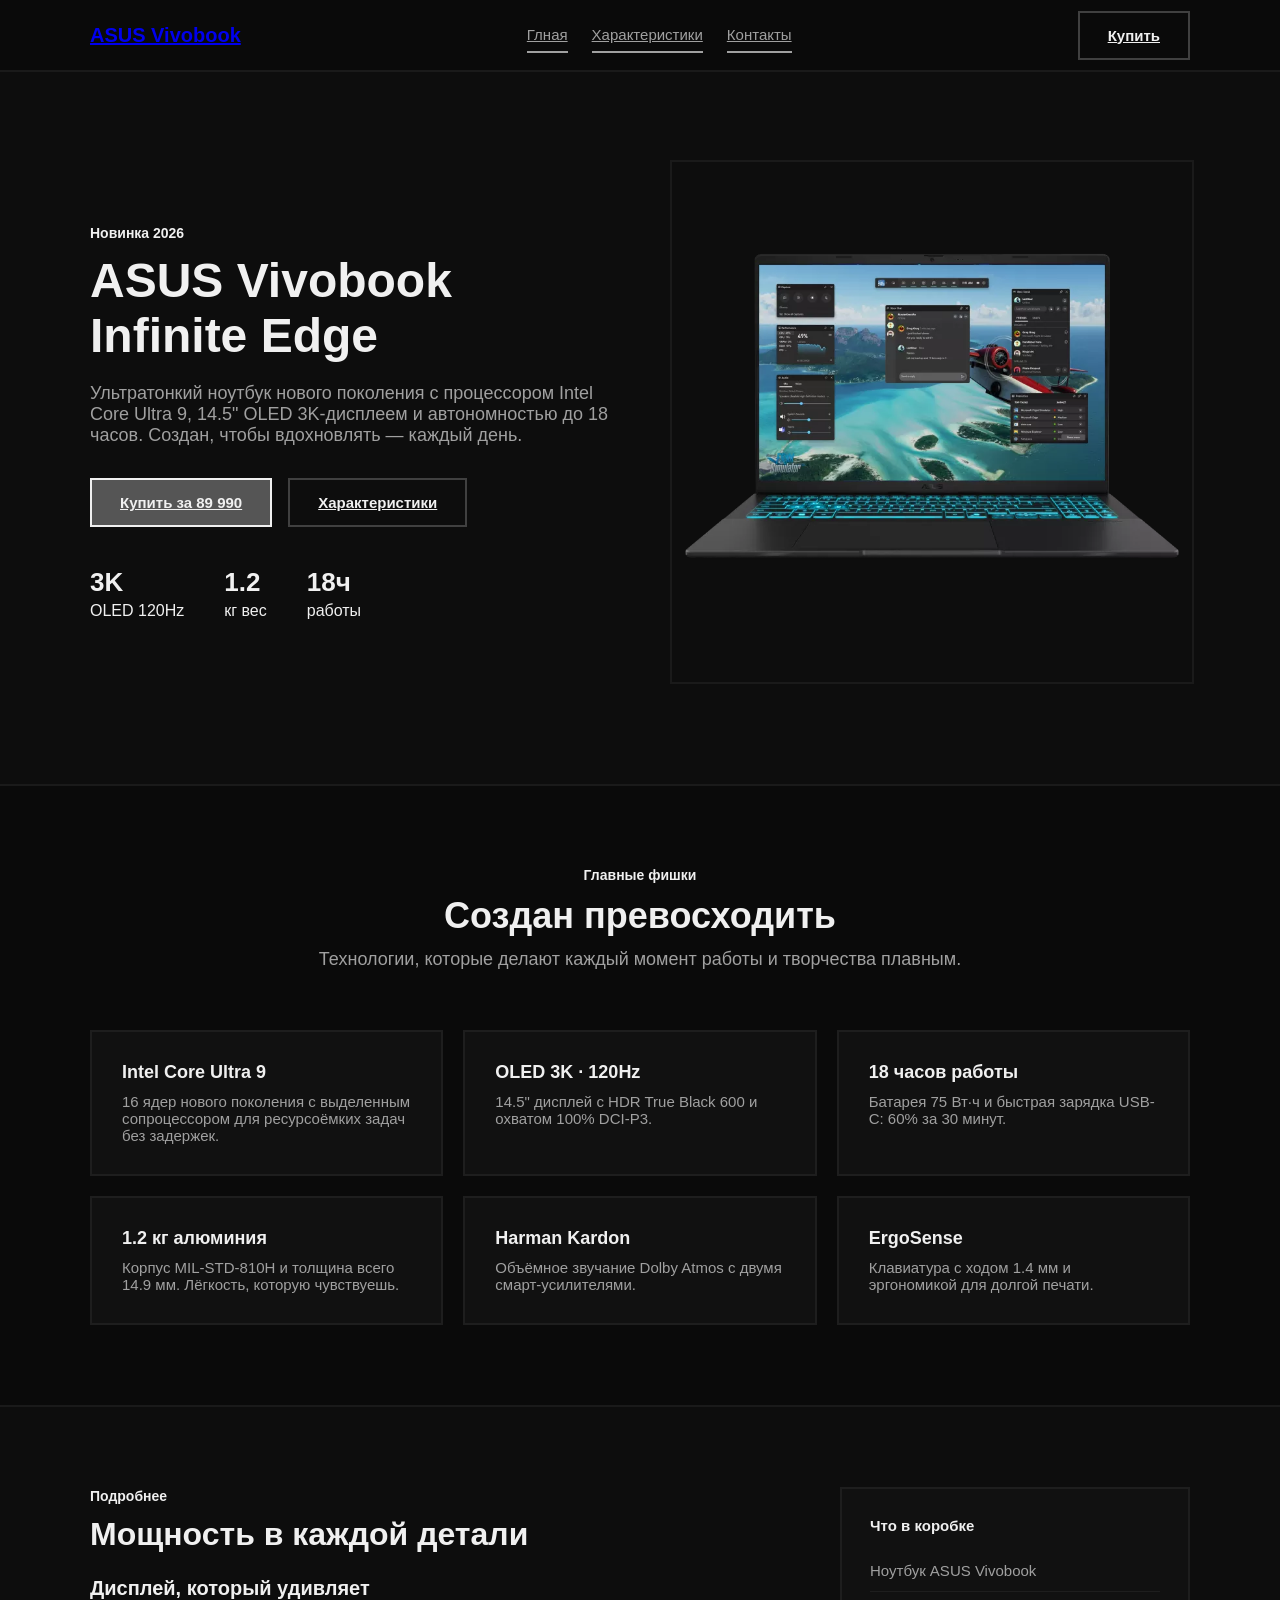
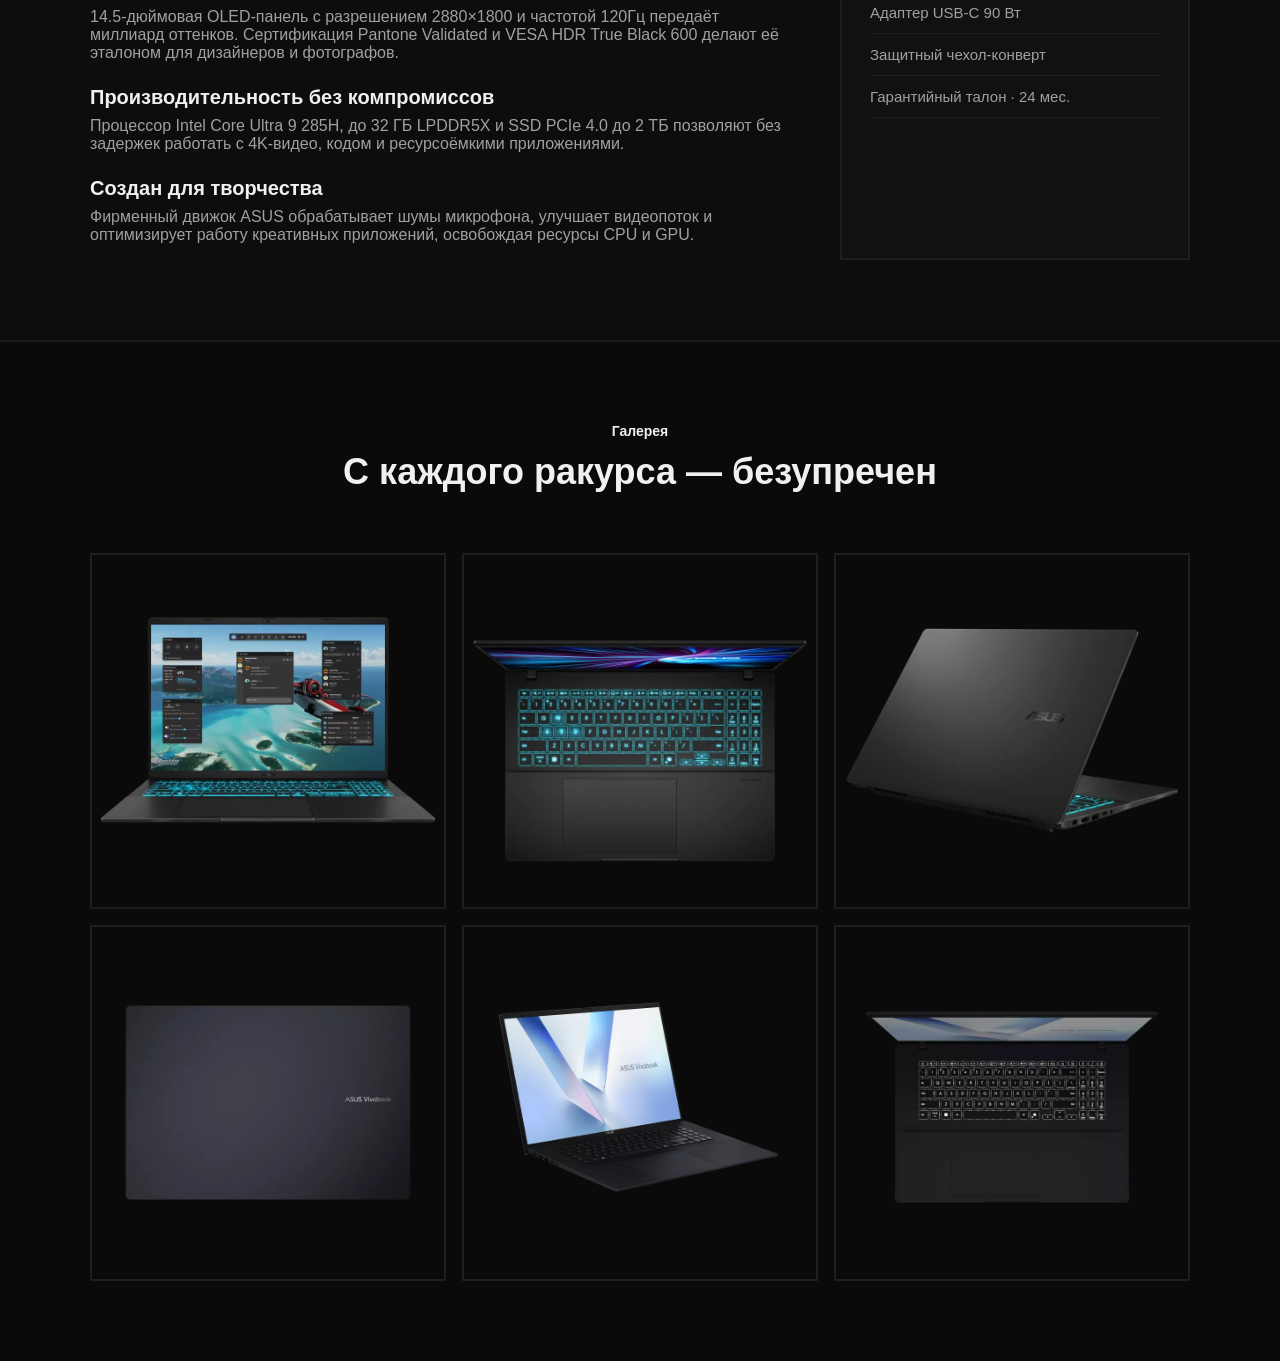
==== commit 62472624: "1.0.4" ====
--- a/index.html
+++ b/index.html
@@ -21,7 +21,7 @@
   <section class="hero">
     <div class="container hero-grid">
       <div class="hero-copy">
-        <span class="eyebrow">Новинка 2026</span>
+        <div class="eyebrow">Новинка 2026</div>
         <h1>ASUS Vivobook <br>Infinite Edge</h1>
         <p class="lead">Ультратонкий ноутбук нового поколения с процессором Intel Core Ultra 9, 14.5" OLED 3K-дисплеем и автономностью до 18 часов. Создан, чтобы вдохновлять — каждый день.</p>
         <div class="hero-actions">
@@ -29,9 +29,9 @@
           <a href="specs.html" class="btn btn-outline">Характеристики</a>
         </div>
         <ul class="hero-meta">
-          <li><b>3K</b> <span>OLED 120Hz</span></li>
-          <li><b>1.2</b> <span>кг вес</span></li>
-          <li><b>18ч</b> <span>работы</span></li>
+          <li><b>3K</b> OLED 120Hz</li>
+          <li><b>1.2</b> кг вес</li>
+          <li><b>18ч</b> работы</li>
         </ul>
       </div>
       <div class="hero-image">
@@ -42,7 +42,7 @@
   <section class="features section">
     <div class="container">
       <header class="section-head">
-        <span class="eyebrow">Главные фишки</span>
+        <div class="eyebrow">Главные фишки</div>
         <h2>Создан превосходить</h2>
         <p>Технологии, которые делают каждый момент работы и творчества плавным.</p>
       </header>
@@ -77,7 +77,7 @@
   <section class="about section">
     <div class="container about-grid">
       <article>
-        <span class="eyebrow">Подробнее</span>
+        <div class="eyebrow">Подробнее</div>
         <h2>Мощность в каждой детали</h2>
         <h3>Дисплей, который удивляет</h3>
         <p>14.5-дюймовая OLED-панель с разрешением 2880×1800 и частотой 120Гц передаёт миллиард оттенков. Сертификация Pantone Validated и VESA HDR True Black 600 делают её эталоном для дизайнеров и фотографов.</p>
@@ -100,7 +100,7 @@
   <section class="gallery section">
     <div class="container">
       <header class="section-head">
-        <span class="eyebrow">Галерея</span>
+        <div class="eyebrow">Галерея</div>
         <h2>С каждого ракурса — безупречен</h2>
       </header>
       <div class="gallery-grid">
--- a/style.css
+++ b/style.css
@@ -12,8 +12,6 @@
   display: block;
 }
 a {
-  color: inherit;
-  text-decoration: none;
   transition: color 0.2s ease;
 }
 ul {
@@ -55,7 +53,7 @@
   transition: transform 0.2s ease;
   transition: background-color 0.2s ease;
   transition: color 0.2s ease;
-  border: 2px solid transparent;
+  border: 2px solid;
   text-align: center;
 }
 .btn-primary {
@@ -108,7 +106,7 @@
   color: #a0a0a0;
   font-size: 15px;
   padding: 8px 0;
-  border-bottom: 2px solid transparent;
+  border-bottom: 2px solid;
   transition: color 0.2s ease;
   transition: border-color 0.2s ease;
 }
